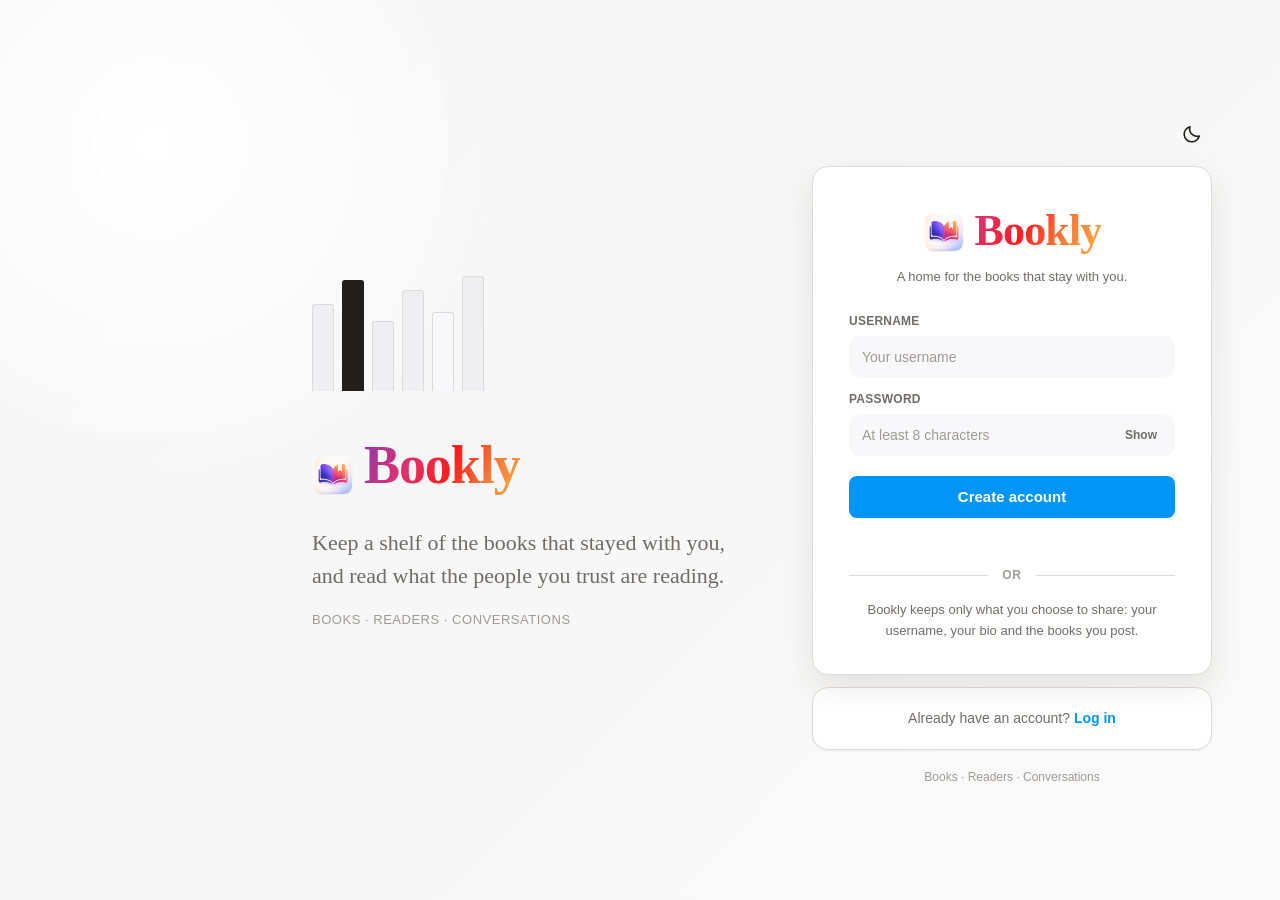
==== frontend/index.html @ fe9ab0d0 "fix: Frontend and backend communication problem fixed" ====
<!doctype html>
<html lang="en">
<head>
    <meta charset="utf-8">
    <meta name="viewport" content="width=device-width, initial-scale=1, viewport-fit=cover">
    <meta name="description" content="Create your Bookly account.">
    <title>Create account | Bookly</title>
    <link rel="stylesheet" href="assets/css/main.css">
    <link rel="stylesheet" href="assets/css/auth.css">
</head>
<body data-page="register" data-shell="off">
<main class="auth">
    <section class="auth-visual" aria-hidden="true">
        <div class="auth-quote">
            <div class="auth-spines">
                <span class="auth-spine"></span>
                <span class="auth-spine"></span>
                <span class="auth-spine"></span>
                <span class="auth-spine"></span>
                <span class="auth-spine"></span>
                <span class="auth-spine"></span>
            </div>
            <span class="auth-brand-lockup">
                <img src="assets/images/bookly-icon.png" alt="Bookly">
                <span class="brand">Bookly</span>
            </span>
            <p>Keep a shelf of the books that stayed with you, and read what the people you trust are reading.</p>
            <p class="auth-quote-meta">Books · Readers · Conversations</p>
        </div>
    </section>

    <div class="auth-main">
        <div class="auth-topbar">
            <button class="icon-btn" type="button" data-theme-toggle aria-label="Switch theme">
                <svg viewBox="0 0 24 24" fill="none" stroke="currentColor" stroke-width="1.7" stroke-linecap="round" stroke-linejoin="round" aria-hidden="true">
                    <path d="M20 14.2A8.2 8.2 0 0 1 9.8 4a8.4 8.4 0 1 0 10.2 10.2z"></path>
                </svg>
            </button>
        </div>

        <section class="auth-card">
            <div class="auth-brand">
                <h1 class="brand auth-brand-lockup">
                    <img src="assets/images/bookly-icon.png" alt="">
                    <span>Bookly</span>
                </h1>
                <p>A home for the books that stay with you.</p>
            </div>

            <form class="auth-form" id="register-form" novalidate>
                <div class="field">
                    <label for="username">Username</label>
                    <input class="input" id="username" type="text" minlength="3" maxlength="50" autocomplete="username" placeholder="Your username" required>
                </div>

                <div class="field">
                    <label for="password">Password</label>
                    <div class="password-field">
                        <input class="input" id="password" type="password" minlength="8" maxlength="50" autocomplete="new-password" placeholder="At least 8 characters" required>
                        <button class="password-toggle" type="button" data-password-toggle="password">Show</button>
                    </div>
                </div>

                <button class="btn btn-primary btn-lg btn-block auth-submit" type="submit">Create account</button>
                <p class="form-message" id="register-message" role="status" aria-live="polite"></p>
            </form>

            <div class="auth-divider"><span>or</span></div>
            <p class="auth-note">Bookly keeps only what you choose to share: your username, your bio and the books you post.</p>
        </section>

        <section class="auth-switch">
            Already have an account?
            <a href="login.html">Log in</a>
        </section>
        <p class="auth-foot">Books · Readers · Conversations</p>
    </div>
</main>

<script src="assets/js/config.js"></script>
<script src="assets/js/api.js"></script>
<script src="assets/js/theme.js"></script>
<script src="assets/js/auth.js"></script>
</body>
</html>
---- frontend/assets/css/main.css ----
/* ==========================================================================
   Bookly — main.css
   Design tokens, resets, app shell (sidebar / topbar / tabbar) and primitives.
   Palette is strictly black / white / gray.
   ========================================================================== */

/* --------------------------------------------------------------------------
   1. Tokens
   -------------------------------------------------------------------------- */

:root {
    color-scheme: light;

    --bg: #f3f1ee;
    --bg-muted: #ece9e5;
    --surface: #fffdfa;
    --surface-2: #f7f4f0;
    --surface-3: #ebe7e1;

    --border: #ded9d2;
    --border-strong: #c9c1b8;

    --text: #211f1d;
    --text-2: #716c66;
    --text-3: #a09a92;
    --text-inverse: #ffffff;

    --solid: #292624;
    --solid-hover: #45403c;
    --solid-text: #ffffff;
    --accent: #0095F6;
    --accent-soft: #E8F3FF;
    --like: #FF3040;

    --overlay: rgba(10, 10, 10, 0.55);
    --skeleton-a: #efefef;
    --skeleton-b: #e2e2e2;

    --shadow-sm: 0 1px 2px rgba(0, 0, 0, 0.06);
    --shadow-md: 0 4px 16px rgba(0, 0, 0, 0.08);
    --shadow-lg: 0 16px 48px rgba(0, 0, 0, 0.16);

    --radius-sm: 6px;
    --radius-md: 10px;
    --radius-lg: 16px;
    --radius-pill: 999px;

    --sidebar-w: 72px;
    --sidebar-w-xl: 244px;
    --topbar-h: 54px;
    --tabbar-h: 52px;
    --feed-w: 630px;
    --aside-w: 320px;

    --font: -apple-system, BlinkMacSystemFont, "Segoe UI", Roboto, Helvetica,
        Arial, "Apple Color Emoji", "Segoe UI Emoji", sans-serif;
    --font-brand: Georgia, "Iowan Old Style", "Times New Roman", serif;

    --ease: cubic-bezier(0.22, 0.61, 0.36, 1);
    --dur: 180ms;
}

[data-theme="dark"] {
    color-scheme: dark;

    --bg: #111827;
    --bg-muted: #0f172a;
    --surface: #1b2433;
    --surface-2: #263246;
    --surface-3: #334155;

    --border: #39465a;
    --border-strong: #53647d;

    --text: #eef2ff;
    --text-2: #aab7cc;
    --text-3: #7f8da3;
    --text-inverse: #101827;

    --solid: #eee9e2;
    --solid-hover: #ffffff;
    --solid-text: #171614;
    --accent: #0095F6;
    --accent-soft: #182A38;
    --like: #FF3040;

    --overlay: rgba(0, 0, 0, 0.72);
    --skeleton-a: #1a1a1a;
    --skeleton-b: #242424;

    --shadow-sm: 0 1px 2px rgba(0, 0, 0, 0.6);
    --shadow-md: 0 4px 16px rgba(0, 0, 0, 0.7);
    --shadow-lg: 0 16px 48px rgba(0, 0, 0, 0.8);
}

/* --------------------------------------------------------------------------
   2. Reset
   -------------------------------------------------------------------------- */

*,
*::before,
*::after {
    box-sizing: border-box;
}

html {
    -webkit-text-size-adjust: 100%;
}

body {
    margin: 0;
    background: var(--bg);
    color: var(--text);
    font-family: var(--font);
    font-size: 14px;
    line-height: 1.5;
    -webkit-font-smoothing: antialiased;
    -moz-osx-font-smoothing: grayscale;
}

h1,
h2,
h3,
h4,
p,
figure {
    margin: 0;
}

img,
svg {
    display: block;
    max-width: 100%;
}

button,
input,
select,
textarea {
    font: inherit;
    color: inherit;
}

button {
    background: none;
    border: 0;
    padding: 0;
    cursor: pointer;
}

a {
    color: inherit;
    text-decoration: none;
}

ul {
    margin: 0;
    padding: 0;
    list-style: none;
}

:focus-visible {
    outline: 2px solid var(--text);
    outline-offset: 2px;
    border-radius: var(--radius-sm);
}

::selection {
    background: var(--text);
    color: var(--text-inverse);
}

* {
    scrollbar-width: thin;
    scrollbar-color: var(--border-strong) transparent;
}

*::-webkit-scrollbar {
    width: 8px;
    height: 8px;
}

*::-webkit-scrollbar-thumb {
    background: var(--border-strong);
    border-radius: var(--radius-pill);
}

*::-webkit-scrollbar-track {
    background: transparent;
}

/* --------------------------------------------------------------------------
   3. Typography helpers
   -------------------------------------------------------------------------- */

.brand {
    font-family: var(--font-brand);
    font-size: 24px;
    letter-spacing: -0.02em;
    font-weight: 600;
}

.title-lg {
    font-size: 20px;
    font-weight: 600;
    letter-spacing: -0.01em;
}

.title-md {
    font-size: 16px;
    font-weight: 600;
}

.meta {
    color: var(--text-2);
    font-size: 12px;
}

.muted {
    color: var(--text-2);
}

.truncate {
    overflow: hidden;
    text-overflow: ellipsis;
    white-space: nowrap;
}

.visually-hidden {
    position: absolute;
    width: 1px;
    height: 1px;
    margin: -1px;
    padding: 0;
    overflow: hidden;
    clip: rect(0 0 0 0);
    white-space: nowrap;
    border: 0;
}

/* --------------------------------------------------------------------------
   4. Buttons
   -------------------------------------------------------------------------- */

.btn {
    display: inline-flex;
    align-items: center;
    justify-content: center;
    gap: 8px;
    height: 34px;
    padding: 0 16px;
    border-radius: var(--radius-md);
    border: 1px solid transparent;
    font-size: 14px;
    font-weight: 600;
    white-space: nowrap;
    transition: background var(--dur) var(--ease), color var(--dur) var(--ease),
        border-color var(--dur) var(--ease), transform var(--dur) var(--ease),
        opacity var(--dur) var(--ease);
}

.btn:active {
    transform: scale(0.97);
}

.btn[disabled] {
    opacity: 0.5;
    pointer-events: none;
}

.btn-primary {
    background: var(--accent);
    color: var(--solid-text);
}

.btn-primary:hover {
    background: #3f4aa3;
}

.btn-secondary {
    background: var(--surface-2);
    color: var(--text);
}

.btn-secondary:hover {
    background: var(--surface-3);
}

.btn-outline {
    background: transparent;
    border-color: var(--border);
    color: var(--text);
}

.btn-outline:hover {
    background: var(--surface-2);
    border-color: var(--border-strong);
}

.btn-danger {
    background: transparent;
    border-color: var(--border);
    color: var(--text);
}

.btn-danger:hover {
    background: var(--surface-2);
    border-color: var(--text);
}

.btn-ghost {
    background: transparent;
    color: var(--text-2);
    height: 32px;
    padding: 0 10px;
}

.btn-ghost:hover {
    color: var(--text);
    background: var(--surface-2);
}

.btn-block {
    width: 100%;
}

.btn-lg {
    height: 42px;
    padding: 0 22px;
    font-size: 15px;
}

.btn-sm {
    height: 30px;
    padding: 0 12px;
    font-size: 13px;
}

.btn-icon {
    width: 34px;
    padding: 0;
    flex: none;
}

.btn svg {
    width: 16px;
    height: 16px;
    flex: none;
}

.link {
    color: var(--accent);
    font-weight: 600;
}

.link:hover {
    color: var(--text-2);
}

.icon-btn {
    display: inline-flex;
    align-items: center;
    justify-content: center;
    width: 40px;
    height: 40px;
    border-radius: var(--radius-pill);
    color: var(--text);
    transition: background var(--dur) var(--ease),
        transform var(--dur) var(--ease);
}

.icon-btn:hover {
    background: var(--surface-2);
}

.icon-btn:active {
    transform: scale(0.92);
}

.icon-btn svg {
    width: 22px;
    height: 22px;
}

/* --------------------------------------------------------------------------
   5. Forms
   -------------------------------------------------------------------------- */

.field {
    display: flex;
    flex-direction: column;
    gap: 6px;
    margin-bottom: 14px;
}

.field > label {
    font-size: 12px;
    font-weight: 600;
    letter-spacing: 0.02em;
    text-transform: uppercase;
    color: var(--text-2);
}

.input,
.textarea,
.select {
    width: 100%;
    background: var(--surface-2);
    border: 1px solid transparent;
    border-radius: var(--radius-md);
    padding: 10px 12px;
    font-size: 14px;
    color: var(--text);
    transition: border-color var(--dur) var(--ease),
        background var(--dur) var(--ease);
}

.input::placeholder,
.textarea::placeholder {
    color: var(--text-3);
}

.input:focus,
.textarea:focus,
.select:focus {
    outline: none;
    border-color: var(--border-strong);
    background: var(--surface);
}

.textarea {
    min-height: 110px;
    resize: vertical;
    line-height: 1.6;
}

.select {
    appearance: none;
    background-image: linear-gradient(45deg, transparent 50%, var(--text-2) 50%),
        linear-gradient(135deg, var(--text-2) 50%, transparent 50%);
    background-position: calc(100% - 18px) 50%, calc(100% - 13px) 50%;
    background-size: 5px 5px, 5px 5px;
    background-repeat: no-repeat;
    padding-right: 36px;
}

.field-hint {
    font-size: 12px;
    color: var(--text-3);
}

.switch-row {
    display: flex;
    align-items: center;
    justify-content: space-between;
    gap: 16px;
    padding: 14px 0;
    border-top: 1px solid var(--border);
}

.switch-row-text strong {
    display: block;
    font-size: 14px;
}

.switch {
    position: relative;
    display: inline-block;
    width: 42px;
    height: 24px;
    flex: none;
}

.switch input {
    position: absolute;
    opacity: 0;
    width: 100%;
    height: 100%;
    margin: 0;
    cursor: pointer;
    z-index: 1;
}

.switch-track {
    position: absolute;
    inset: 0;
    border-radius: var(--radius-pill);
    background: var(--surface-3);
    border: 1px solid var(--border);
    transition: background var(--dur) var(--ease),
        border-color var(--dur) var(--ease);
}

.switch-track::after {
    content: "";
    position: absolute;
    top: 50%;
    left: 3px;
    width: 16px;
    height: 16px;
    transform: translateY(-50%);
    border-radius: 50%;
    background: var(--text-2);
    transition: transform var(--dur) var(--ease),
        background var(--dur) var(--ease);
}

.switch input:checked + .switch-track {
    background: var(--solid);
    border-color: var(--solid);
}

.switch input:checked + .switch-track::after {
    transform: translate(18px, -50%);
    background: var(--solid-text);
}

.form-message {
    min-height: 18px;
    font-size: 13px;
    color: var(--text-2);
    margin-top: 10px;
}

.form-message.is-error {
    color: var(--text);
    font-weight: 600;
}

.form-message.is-success {
    color: var(--text-2);
    font-weight: 600;
}

/* --------------------------------------------------------------------------
   6. Avatars
   -------------------------------------------------------------------------- */

.avatar {
    display: inline-flex;
    align-items: center;
    justify-content: center;
    width: 32px;
    height: 32px;
    flex: none;
    border-radius: 50%;
    background: var(--surface-3);
    color: var(--text);
    font-weight: 600;
    font-size: 13px;
    text-transform: uppercase;
    user-select: none;
    overflow: hidden;
    border: 1px solid var(--border);
}

.avatar img {
    width: 100%;
    height: 100%;
    object-fit: cover;
}

.avatar-sm {
    width: 26px;
    height: 26px;
    font-size: 11px;
}

.avatar-md {
    width: 44px;
    height: 44px;
    font-size: 16px;
}

.avatar-lg {
    width: 77px;
    height: 77px;
    font-size: 28px;
}

.avatar-xl {
    width: 96px;
    height: 96px;
    font-size: 34px;
}

/* --------------------------------------------------------------------------
   7. App shell
   -------------------------------------------------------------------------- */

.app {
    min-height: 100vh;
    padding-bottom: calc(var(--tabbar-h) + env(safe-area-inset-bottom, 0px));
}

.sidebar {
    display: none;
    position: fixed;
    top: 0;
    left: 0;
    bottom: 0;
    width: var(--sidebar-w);
    padding: 8px 12px 20px;
    border-right: 1px solid var(--border);
    background: var(--bg);
    z-index: 40;
    flex-direction: column;
    transition: width var(--dur) var(--ease);
}

.sidebar-brand {
    display: flex;
    align-items: center;
    gap: 12px;
    height: 72px;
    padding: 0 12px;
    margin-bottom: 8px;
}

.brand-mark {
    display: inline-flex;
    align-items: center;
    justify-content: center;
    width: 26px;
    height: 26px;
    flex: none;
    color: var(--text);
}

.brand-mark svg {
    width: 26px;
    height: 26px;
}

.bookly-brand-icon { width: 30px; height: 30px; object-fit: contain; }
.topbar-brand { display: inline-flex; align-items: center; gap: 8px; }
.topbar-brand .bookly-brand-icon { width: 28px; height: 28px; }

.sidebar-brand .brand-text {
    display: none;
}

.sidebar-nav {
    display: flex;
    flex-direction: column;
    gap: 4px;
    flex: 1;
}

.sidebar-foot {
    display: flex;
    flex-direction: column;
    gap: 4px;
    padding-top: 8px;
}

.nav-link {
    display: flex;
    align-items: center;
    gap: 16px;
    height: 48px;
    padding: 0 12px;
    border-radius: var(--radius-lg);
    color: var(--text);
    transition: background var(--dur) var(--ease),
        transform var(--dur) var(--ease);
}

.nav-link:hover {
    background: var(--surface-2);
}

.nav-link:active {
    transform: scale(0.98);
}

.nav-link svg {
    width: 24px;
    height: 24px;
    flex: none;
}

.nav-link span {
    display: none;
    font-size: 15px;
}

.nav-link.is-active {
    font-weight: 700;
    color: var(--accent);
    background: var(--accent-soft);
}

.nav-link.is-active svg {
    stroke-width: 2.4;
}

.nav-link .avatar {
    width: 24px;
    height: 24px;
    font-size: 11px;
}

.nav-link.is-active .avatar {
    border-color: var(--text);
    border-width: 2px;
}

.topbar {
    position: sticky;
    top: 0;
    z-index: 35;
    display: flex;
    align-items: center;
    justify-content: space-between;
    gap: 12px;
    height: var(--topbar-h);
    padding: 0 8px 0 16px;
    background: var(--bg);
    border-bottom: 1px solid var(--border);
}

.topbar .brand {
    font-size: 22px;
}

.topbar-actions {
    display: flex;
    align-items: center;
    gap: 2px;
}

.topbar-title {
    display: inline-flex;
    align-items: center;
    gap: 10px;
    font-weight: 600;
    font-size: 16px;
    min-width: 0;
}

.tabbar {
    position: fixed;
    left: 0;
    right: 0;
    bottom: 0;
    z-index: 40;
    display: flex;
    align-items: center;
    justify-content: space-around;
    height: calc(var(--tabbar-h) + env(safe-area-inset-bottom, 0px));
    padding-bottom: env(safe-area-inset-bottom, 0px);
    background: var(--bg);
    border-top: 1px solid var(--border);
}

.tabbar a {
    display: inline-flex;
    align-items: center;
    justify-content: center;
    width: 48px;
    height: 100%;
    color: var(--text);
    transition: transform var(--dur) var(--ease);
}

.tabbar a:active {
    transform: scale(0.9);
}

.tabbar svg {
    width: 24px;
    height: 24px;
}

.tabbar a.is-active {
    color: var(--accent);
    background: var(--accent-soft);
    border-radius: var(--radius-md);
}

.tabbar a.is-active svg {
    stroke-width: 2.6
}

.tabbar .avatar {
    width: 24px;
    height: 24px;
    font-size: 11px;
}

.tabbar a.is-active .avatar {
    border-color: var(--text);
    border-width: 2px;
}

.shell {
    width: 100%;
    margin: 0 auto;
    padding: 0 0 40px;
}

.container {
    width: 100%;
    max-width: var(--feed-w);
    margin: 0 auto;
    padding: 0 0 24px;
}

.container-wide {
    max-width: 935px;
    padding: 0 16px 24px;
}

.container-narrow {
    max-width: 620px;
    padding: 0 16px 24px;
}

/* --------------------------------------------------------------------------
   8. Search panel
   -------------------------------------------------------------------------- */

.search-panel {
    position: fixed;
    inset: 0;
    z-index: 60;
    display: none;
}

.search-panel.is-open {
    display: block;
}

.search-backdrop {
    position: absolute;
    inset: 0;
    background: var(--overlay);
    animation: fade-in var(--dur) var(--ease);
}

.search-sheet {
    position: absolute;
    top: 0;
    left: 0;
    width: min(420px, 100%);
    height: 100%;
    background: var(--bg);
    border-right: 1px solid var(--border);
    box-shadow: var(--shadow-lg);
    display: flex;
    flex-direction: column;
    animation: slide-in-left 220ms var(--ease);
}

.search-head {
    padding: 20px 16px 14px;
    border-bottom: 1px solid var(--border);
}

.search-head-row {
    display: flex;
    align-items: center;
    justify-content: space-between;
    margin-bottom: 16px;
}

.search-input-wrap {
    position: relative;
}

.search-input-wrap > svg {
    position: absolute;
    left: 12px;
    top: 50%;
    transform: translateY(-50%);
    width: 16px;
    height: 16px;
    color: var(--text-3);
    pointer-events: none;
}

.search-input-wrap .input {
    padding-left: 36px;
}

.search-results {
    flex: 1;
    overflow-y: auto;
    padding: 8px 0 24px;
}

.search-hint {
    padding: 28px 20px;
    color: var(--text-3);
    font-size: 14px;
    text-align: center;
}

/* --------------------------------------------------------------------------
   9. User rows
   -------------------------------------------------------------------------- */

.user-row {
    display: flex;
    align-items: center;
    gap: 12px;
    padding: 8px 16px;
    transition: background var(--dur) var(--ease);
}

.user-row:hover {
    background: var(--surface-2);
}

.user-row-body {
    min-width: 0;
    flex: 1;
}

.user-row-name {
    font-weight: 600;
    font-size: 14px;
}

.user-row-meta {
    color: var(--text-2);
    font-size: 12px;
}

/* --------------------------------------------------------------------------
   10. Modal
   -------------------------------------------------------------------------- */

.modal {
    position: fixed;
    inset: 0;
    z-index: 70;
    display: none;
    align-items: center;
    justify-content: center;
    padding: 20px;
}

.modal.is-open {
    display: flex;
}

.modal-backdrop {
    position: absolute;
    inset: 0;
    background: var(--overlay);
    animation: fade-in var(--dur) var(--ease);
}

.modal-card {
    position: relative;
    width: min(400px, 100%);
    max-height: 82vh;
    overflow: hidden;
    display: flex;
    flex-direction: column;
    background: var(--surface);
    border: 1px solid var(--border);
    border-radius: var(--radius-lg);
    box-shadow: var(--shadow-lg);
    animation: pop-in 200ms var(--ease);
}

.modal-head {
    padding: 22px 20px 16px;
    text-align: center;
}

.modal-head p {
    color: var(--text-2);
    margin-top: 6px;
    font-size: 14px;
}

.modal-body {
    overflow-y: auto;
    padding: 4px 0 8px;
}

.modal-actions {
    display: flex;
    flex-direction: column;
}

.modal-action {
    padding: 14px 16px;
    font-size: 14px;
    font-weight: 600;
    text-align: center;
    border-top: 1px solid var(--border);
    transition: background var(--dur) var(--ease);
}

.modal-action:hover {
    background: var(--surface-2);
}

.modal-action.is-strong {
    font-weight: 700;
}

.modal-list-head {
    display: flex;
    align-items: center;
    justify-content: space-between;
    padding: 14px 16px;
    border-bottom: 1px solid var(--border);
}

/* --------------------------------------------------------------------------
   11. Toast
   -------------------------------------------------------------------------- */

.toast-stack {
    position: fixed;
    left: 50%;
    bottom: calc(var(--tabbar-h) + 20px);
    transform: translateX(-50%);
    z-index: 90;
    display: flex;
    flex-direction: column;
    gap: 8px;
    align-items: center;
    pointer-events: none;
    width: min(420px, calc(100% - 32px));
}

.toast {
    background: var(--solid);
    color: var(--solid-text);
    padding: 11px 16px;
    border-radius: var(--radius-md);
    font-size: 13px;
    box-shadow: var(--shadow-md);
    animation: toast-in 220ms var(--ease);
    max-width: 100%;
    text-align: center;
}

.toast.is-out {
    animation: toast-out 200ms var(--ease) forwards;
}

/* --------------------------------------------------------------------------
   12. States
   -------------------------------------------------------------------------- */

.skeleton {
    background: linear-gradient(
        90deg,
        var(--skeleton-a) 25%,
        var(--skeleton-b) 37%,
        var(--skeleton-a) 63%
    );
    background-size: 400% 100%;
    animation: shimmer 1.3s ease infinite;
    border-radius: var(--radius-sm);
}

.spinner {
    width: 22px;
    height: 22px;
    border-radius: 50%;
    border: 2px solid var(--border);
    border-top-color: var(--text);
    animation: spin 700ms linear infinite;
    margin: 32px auto;
}

.state {
    text-align: center;
    padding: 56px 24px;
    display: flex;
    flex-direction: column;
    align-items: center;
    gap: 10px;
}

.state svg {
    width: 44px;
    height: 44px;
    color: var(--text-3);
    margin-bottom: 4px;
}

.state h2 {
    font-size: 20px;
    font-weight: 600;
}

.state p {
    color: var(--text-2);
    max-width: 340px;
}

.state .btn {
    margin-top: 10px;
}

/* --------------------------------------------------------------------------
   13. Animations
   -------------------------------------------------------------------------- */

@keyframes fade-in {
    from {
        opacity: 0;
    }
    to {
        opacity: 1;
    }
}

@keyframes pop-in {
    from {
        opacity: 0;
        transform: scale(0.96);
    }
    to {
        opacity: 1;
        transform: scale(1);
    }
}

@keyframes slide-in-left {
    from {
        transform: translateX(-24px);
        opacity: 0;
    }
    to {
        transform: translateX(0);
        opacity: 1;
    }
}

@keyframes toast-in {
    from {
        opacity: 0;
        transform: translateY(12px);
    }
    to {
        opacity: 1;
        transform: translateY(0);
    }
}

@keyframes toast-out {
    to {
        opacity: 0;
        transform: translateY(8px);
    }
}

@keyframes shimmer {
    from {
        background-position: 100% 50%;
    }
    to {
        background-position: 0 50%;
    }
}

@keyframes spin {
    to {
        transform: rotate(360deg);
    }
}

@keyframes rise {
    from {
        opacity: 0;
        transform: translateY(10px);
    }
    to {
        opacity: 1;
        transform: translateY(0);
    }
}

@keyframes heart-pop {
    0% {
        transform: scale(1);
    }
    35% {
        transform: scale(1.25);
    }
    70% {
        transform: scale(0.92);
    }
    100% {
        transform: scale(1);
    }
}

@keyframes burst {
    0% {
        opacity: 0;
        transform: translate(-50%, -50%) scale(0.4);
    }
    20% {
        opacity: 1;
        transform: translate(-50%, -50%) scale(1.15);
    }
    45% {
        transform: translate(-50%, -50%) scale(0.95);
    }
    65% {
        opacity: 1;
        transform: translate(-50%, -50%) scale(1);
    }
    100% {
        opacity: 0;
        transform: translate(-50%, -50%) scale(1.05);
    }
}

@media (prefers-reduced-motion: reduce) {
    *,
    *::before,
    *::after {
        animation-duration: 0.01ms !important;
        animation-iteration-count: 1 !important;
        transition-duration: 0.01ms !important;
    }
}

/* --------------------------------------------------------------------------
   14. Responsive shell
   -------------------------------------------------------------------------- */

@media (min-width: 768px) {
    .app {
        padding-left: var(--sidebar-w);
        padding-bottom: 0;
    }

    .sidebar {
        display: flex;
    }

    .topbar,
    .tabbar {
        display: none;
    }

    .shell {
        padding-top: 28px;
    }

    .toast-stack {
        bottom: 28px;
        left: calc(50% + (var(--sidebar-w) / 2));
    }

    .search-sheet {
        left: var(--sidebar-w);
        border-radius: 0 var(--radius-lg) var(--radius-lg) 0;
    }
}

@media (min-width: 1264px) {
    .app {
        padding-left: var(--sidebar-w-xl);
    }

    .sidebar {
        width: var(--sidebar-w-xl);
        padding: 8px 12px 20px 16px;
    }

    .sidebar-brand .brand-text {
        display: block;
    }

    .nav-link span {
        display: block;
    }

    .toast-stack {
        left: calc(50% + (var(--sidebar-w-xl) / 2));
    }

    .search-sheet {
        left: var(--sidebar-w-xl);
    }
}

@media (max-width: 767px) {
    .hide-mobile {
        display: none !important;
    }
}

@media (min-width: 768px) {
    .hide-desktop {
        display: none !important;
    }
}

/* Production polish overrides */
:root { --bg: #FAFAFA --bg-muted: #F4F4F4 --surface: #FFFFFF --surface-2: #F8F8FA --surface-3: #EFEFF2 --border: #DBDBDB --border-strong: #BDBDBD --accent: #0095F6; --accent-soft: #E8F3FF; --like: #FF3040 --shadow-sm: 0 3px 12px rgba(65,49,34,.07); --shadow-md: 0 12px 30px rgba(65,49,34,.11); }
[data-theme="dark"] { --bg: #000000 --bg-muted: #121212 --surface: #121212 --surface-2: #1C1C1C --surface-3: #262626 --border: #2B2B2B --border-strong: #464646 --text: #f2eee8; --text-2: #b5aea5; --text-3: #817b74; --accent: #0095F6; --accent-soft: #182A38; --like: #FF3040 --shadow-sm: 0 4px 14px rgba(0,0,0,.24); --shadow-md: 0 14px 34px rgba(0,0,0,.32); }
body { background: radial-gradient(circle at 50% -20%, var(--surface-2), var(--bg) 46%); }
.btn-primary, .auth-submit { background: var(--accent); color: #fff; box-shadow: var(--shadow-sm); }
.btn-primary:hover, .auth-submit:hover { background: color-mix(in srgb, var(--accent) 82%, #202033); box-shadow: var(--shadow-md); }
.nav-link.is-active, .tabbar a.is-active { color: var(--accent); background: var(--accent-soft); }
.link, .auth-switch a, .profile-tab.is-active { color: var(--accent); }
.icon-btn:hover, .post-more:hover, .btn-outline:hover, .btn-ghost:hover, .password-toggle:hover { color: var(--accent); background: var(--accent-soft); }
.input:focus, .textarea:focus, .select:focus { border-color: var(--accent); box-shadow: 0 0 0 3px color-mix(in srgb, var(--accent) 18%, transparent); }
.avatar { background: linear-gradient(145deg, var(--surface-3), var(--surface-2)); }


/* Instagram-inspired Bookly branding accents */
:root { --brand-gradient: linear-gradient(115deg, #833AB4 0%, #E1306C 32%, #FD1D1D 55%, #F77737 76%, #FCAF45 100%); }
.brand { background: var(--brand-gradient); -webkit-background-clip: text; background-clip: text; color: transparent; }
.sidebar-brand:hover .brand { filter: saturate(1.15); }
.avatar-ring { background: var(--brand-gradient); }
.post-action.is-liked svg, .comment-like.is-liked svg { color: #FF3040; fill: #FF3040; }


/* Final Instagram palette tokens */
:root { --bg: #FAFAFA; --bg-muted: #F4F4F4; --surface: #FFFFFF; --surface-2: #F8F8FA; --surface-3: #EFEFF2; --border: #DBDBDB; --border-strong: #BDBDBD; --accent: #0095F6; --accent-soft: #E8F3FF; --like: #FF3040; }
[data-theme="dark"] { --bg: #000000; --bg-muted: #121212; --surface: #121212; --surface-2: #1C1C1C; --surface-3: #262626; --border: #2B2B2B; --border-strong: #464646; --accent: #0095F6; --accent-soft: #182A38; --like: #FF3040; }


.session-list { display: flex; flex-direction: column; }
.session-row { display: flex; align-items: center; justify-content: space-between; gap: 14px; padding: 14px 16px; border-top: 1px solid var(--border); }
.session-row-copy { display: flex; min-width: 0; flex-direction: column; gap: 3px; }
.session-row-copy strong { font-size: 14px; }
.session-row-copy span, .session-empty { color: var(--text-2); font-size: 12px; }
.session-row .btn { flex: none; }
.session-logout-others { color: var(--accent); }
---- frontend/assets/css/auth.css ----
/* ==========================================================================
   Bookly — auth.css
   Login and registration screens. Depends on tokens declared in main.css.
   ========================================================================== */

.auth {
    min-height: 100vh;
    display: grid;
    grid-template-columns: minmax(0, 1fr);
    align-items: center;
    justify-items: center;
    padding: 32px 20px 48px;
    background:
        radial-gradient(circle at 12% 16%, var(--surface) 0, transparent 30%),
        linear-gradient(135deg, var(--bg-muted), var(--bg));
}

.auth-visual {
    display: none;
}

.auth-main {
    width: 100%;
    max-width: 380px;
    display: flex;
    flex-direction: column;
    gap: 12px;
}

.auth-topbar {
    display: flex;
    align-items: center;
    justify-content: flex-end;
    width: 100%;
    max-width: 380px;
    margin: 0 auto;
}

.auth-card {
    border: 1px solid var(--border);
    border-radius: var(--radius-lg);
    background: var(--surface);
    padding: 40px 36px 32px;
    box-shadow: var(--shadow-md);
    animation: rise 320ms var(--ease) both;
    box-shadow: 0 18px 42px rgba(58, 48, 42, 0.12);
}

.auth-brand {
    text-align: center;
    margin-bottom: 26px;
}

.auth-brand-lockup { display: inline-flex; align-items: center; justify-content: center; gap: 10px; }
.auth-brand-lockup img { width: 42px; height: 42px; object-fit: contain; }

.auth-brand .brand {
    font-family: var(--font-brand);
    font-size: 44px;
    font-weight: 700;
    line-height: 1.1;
}

.auth-brand p {
    color: var(--text-2);
    font-size: 13px;
    margin-top: 8px;
}

.auth-form .field {
    margin-bottom: 12px;
}

.auth-form .input {
    height: 42px;
}

.auth-submit {
    margin-top: 8px;
    background: var(--accent);
    border-radius: 8px;
}

.auth-divider {
    display: flex;
    align-items: center;
    gap: 14px;
    margin: 20px 0 16px;
    color: var(--text-3);
    font-size: 12px;
    font-weight: 600;
    letter-spacing: 0.06em;
    text-transform: uppercase;
}

.auth-divider::before,
.auth-divider::after {
    content: "";
    flex: 1;
    height: 1px;
    background: var(--border);
}

.auth-note {
    text-align: center;
    color: var(--text-2);
    font-size: 13px;
    line-height: 1.6;
}

.auth-switch {
    border: 1px solid var(--border);
    border-radius: var(--radius-lg);
    background: var(--surface);
    padding: 20px;
    text-align: center;
    font-size: 14px;
    color: var(--text-2);
    box-shadow: var(--shadow-sm);
}

.auth-switch a {
    font-weight: 700;
    color: var(--accent);
}

.auth-switch a:hover {
    color: var(--text);
}

.auth-foot {
    text-align: center;
    color: var(--text-3);
    font-size: 12px;
    margin-top: 6px;
}

.password-field {
    position: relative;
}

.password-toggle {
    position: absolute;
    right: 10px;
    top: 50%;
    transform: translateY(-50%);
    font-size: 12px;
    font-weight: 600;
    color: var(--text-2);
    padding: 6px 8px;
    border-radius: var(--radius-sm);
}

.password-toggle:hover {
    color: var(--accent);
    background: var(--surface-2);
}

.auth-quote {
    max-width: 420px;
}

.auth-quote .brand {
    font-size: 54px;
    margin-bottom: 20px;
}

.auth-quote p {
    font-family: var(--font-brand);
    font-size: 22px;
    line-height: 1.5;
    color: var(--text-2);
}

.auth-quote .auth-quote-meta {
    font-family: var(--font);
    font-size: 13px;
    color: var(--text-3);
    margin-top: 18px;
    letter-spacing: 0.04em;
    text-transform: uppercase;
}

.auth-spines {
    display: flex;
    align-items: flex-end;
    gap: 8px;
    height: 120px;
    margin-bottom: 34px;
}

.auth-spine {
    width: 22px;
    border-radius: 3px 3px 0 0;
    background: var(--surface-3);
    border: 1px solid var(--border);
    border-bottom: 0;
    animation: rise 520ms var(--ease) both;
}

.auth-spine:nth-child(1) {
    height: 72%;
    animation-delay: 40ms;
}

.auth-spine:nth-child(2) {
    height: 92%;
    background: var(--text);
    border-color: var(--text);
    animation-delay: 90ms;
}

.auth-topbar .icon-btn:hover {
    color: var(--accent);
    background: var(--accent-soft);
}

.auth-card .input:focus {
    border-color: var(--accent);
    box-shadow: 0 0 0 3px color-mix(in srgb, var(--accent) 16%, transparent);
}

.auth-spine:nth-child(3) {
    height: 58%;
    animation-delay: 140ms;
}

.auth-spine:nth-child(4) {
    height: 84%;
    animation-delay: 190ms;
}

.auth-spine:nth-child(5) {
    height: 66%;
    background: var(--surface-2);
    animation-delay: 240ms;
}

.auth-spine:nth-child(6) {
    height: 96%;
    animation-delay: 290ms;
}

@media (min-width: 900px) {
    .auth {
        grid-template-columns: minmax(0, 1fr) 420px;
        gap: 56px;
        padding: 40px 48px;
        justify-items: stretch;
        align-items: center;
    }

    .auth-visual {
        display: flex;
        align-items: center;
        justify-content: flex-end;
        padding-right: 24px;
    }

    .auth-main {
        max-width: 400px;
        justify-self: start;
    }

    .auth-topbar {
        max-width: 400px;
    }
}

@media (max-width: 480px) {
    .auth {
        padding: 18px 12px 32px;
    }

    .auth-card {
        padding: 32px 22px 26px;
    }

    .auth-brand .brand {
        font-size: 40px;
    }
}

.auth-card { border-color: var(--border); background: var(--surface); box-shadow: var(--shadow-md); }
.auth-switch { border-color: var(--border); background: var(--surface); box-shadow: var(--shadow-sm); }


.auth-logo .auth-brand-lockup { display: inline-flex; align-items: center; justify-content: center; gap: 10px; }
.auth-logo .auth-brand-lockup img { width: 42px; height: 42px; object-fit: contain; }
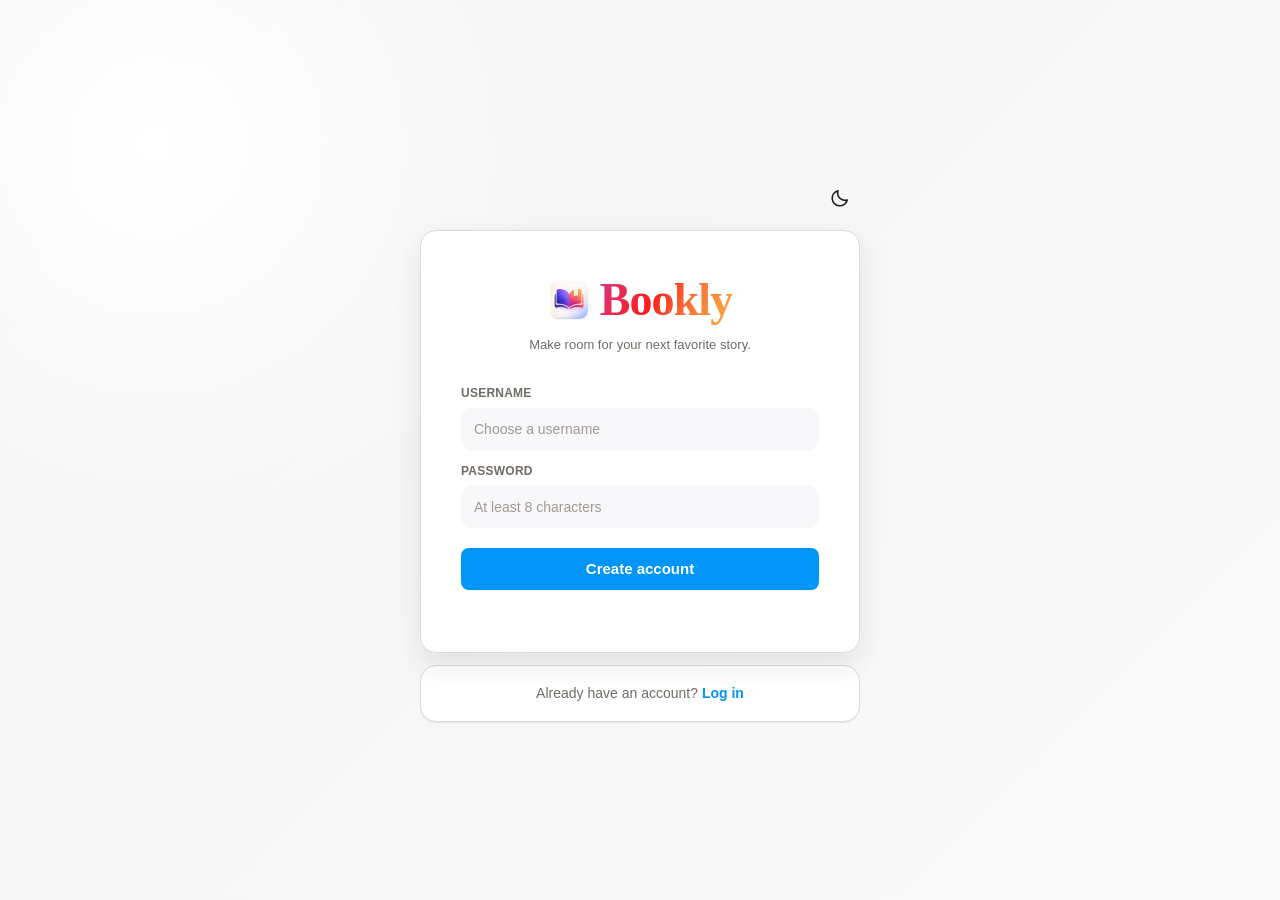
==== commit 75aebf1a: "login page design enhanced" ====
--- a/frontend/index.html
+++ b/frontend/index.html
@@ -1,85 +1,49 @@
 <!doctype html>
 <html lang="en">
 <head>
-    <meta charset="utf-8">
-    <meta name="viewport" content="width=device-width, initial-scale=1, viewport-fit=cover">
-    <meta name="description" content="Create your Bookly account.">
+    <meta charset="utf-8"><meta name="viewport" content="width=device-width, initial-scale=1">
     <title>Create account | Bookly</title>
-    <link rel="stylesheet" href="assets/css/main.css">
-    <link rel="stylesheet" href="assets/css/auth.css">
+    <link rel="stylesheet" href="assets/css/main.css"><link rel="stylesheet" href="assets/css/auth.css">
 </head>
 <body data-page="register" data-shell="off">
-<main class="auth">
-    <section class="auth-visual" aria-hidden="true">
-        <div class="auth-quote">
-            <div class="auth-spines">
-                <span class="auth-spine"></span>
-                <span class="auth-spine"></span>
-                <span class="auth-spine"></span>
-                <span class="auth-spine"></span>
-                <span class="auth-spine"></span>
-                <span class="auth-spine"></span>
-            </div>
-            <span class="auth-brand-lockup">
-                <img src="assets/images/bookly-icon.png" alt="Bookly">
-                <span class="brand">Bookly</span>
-            </span>
-            <p>Keep a shelf of the books that stayed with you, and read what the people you trust are reading.</p>
-            <p class="auth-quote-meta">Books · Readers · Conversations</p>
-        </div>
-    </section>
-
+<main class="auth auth-register">
     <div class="auth-main">
         <div class="auth-topbar">
-            <button class="icon-btn" type="button" data-theme-toggle aria-label="Switch theme">
+            <button class="icon-btn" data-theme-toggle type="button" aria-label="Switch theme">
                 <svg viewBox="0 0 24 24" fill="none" stroke="currentColor" stroke-width="1.7" stroke-linecap="round" stroke-linejoin="round" aria-hidden="true">
-                    <path d="M20 14.2A8.2 8.2 0 0 1 9.8 4a8.4 8.4 0 1 0 10.2 10.2z"></path>
+                    <path d="M20 14.2A8.2 8.2 0 0 1 9.8 4a8.4 8.4 0 1 0 10.2 10.2z"/>
                 </svg>
             </button>
         </div>
 
         <section class="auth-card">
             <div class="auth-brand">
-                <h1 class="brand auth-brand-lockup">
-                    <img src="assets/images/bookly-icon.png" alt="">
-                    <span>Bookly</span>
-                </h1>
-                <p>A home for the books that stay with you.</p>
+                <h1 class="brand auth-brand-lockup"><img src="assets/images/bookly-icon.png" alt=""><span>Bookly</span></h1>
+                <p>Make room for your next favorite story.</p>
             </div>
 
             <form class="auth-form" id="register-form" novalidate>
                 <div class="field">
                     <label for="username">Username</label>
-                    <input class="input" id="username" type="text" minlength="3" maxlength="50" autocomplete="username" placeholder="Your username" required>
+                    <input class="input" id="username" type="text" minlength="3" maxlength="50" autocomplete="username" placeholder="Choose a username" required>
                 </div>
 
                 <div class="field">
                     <label for="password">Password</label>
-                    <div class="password-field">
-                        <input class="input" id="password" type="password" minlength="8" maxlength="50" autocomplete="new-password" placeholder="At least 8 characters" required>
-                        <button class="password-toggle" type="button" data-password-toggle="password">Show</button>
-                    </div>
+                    <input class="input" id="password" type="password" minlength="8" maxlength="50" autocomplete="new-password" placeholder="At least 8 characters" required>
                 </div>
 
                 <button class="btn btn-primary btn-lg btn-block auth-submit" type="submit">Create account</button>
-                <p class="form-message" id="register-message" role="status" aria-live="polite"></p>
+                <p id="register-message" class="form-message" role="status" aria-live="polite"></p>
             </form>
-
-            <div class="auth-divider"><span>or</span></div>
-            <p class="auth-note">Bookly keeps only what you choose to share: your username, your bio and the books you post.</p>
         </section>
 
         <section class="auth-switch">
             Already have an account?
             <a href="login.html">Log in</a>
         </section>
-        <p class="auth-foot">Books · Readers · Conversations</p>
     </div>
 </main>
-
-<script src="assets/js/config.js"></script>
-<script src="assets/js/api.js"></script>
-<script src="assets/js/theme.js"></script>
-<script src="assets/js/auth.js"></script>
+<script src="assets/js/config.js"></script><script src="assets/js/api.js"></script><script src="assets/js/theme.js"></script><script src="assets/js/auth.js"></script>
 </body>
 </html>
--- a/frontend/assets/css/auth.css
+++ b/frontend/assets/css/auth.css
@@ -287,3 +287,387 @@
 
 .auth-logo .auth-brand-lockup { display: inline-flex; align-items: center; justify-content: center; gap: 10px; }
 .auth-logo .auth-brand-lockup img { width: 42px; height: 42px; object-fit: contain; }
+
+.auth-login {
+    position: relative;
+    overflow: hidden;
+    isolation: isolate;
+}
+
+.auth-login::before,
+.auth-login::after {
+    content: "";
+    position: absolute;
+    pointer-events: none;
+    z-index: -1;
+}
+
+.auth-login::before {
+    width: min(48vw, 620px);
+    aspect-ratio: 1;
+    left: -18vw;
+    bottom: -34vw;
+    border: 1px solid color-mix(in srgb, var(--accent) 16%, transparent);
+    border-radius: 50%;
+    box-shadow: 0 0 0 34px color-mix(in srgb, var(--accent) 5%, transparent),
+        0 0 0 68px color-mix(in srgb, var(--accent) 3%, transparent);
+    animation: auth-orbit 18s ease-in-out infinite alternate;
+}
+
+.auth-login::after {
+    inset: 0;
+    opacity: 0.28;
+    background-image: linear-gradient(
+            color-mix(in srgb, var(--border) 35%, transparent) 1px,
+            transparent 1px
+        ),
+        linear-gradient(
+            90deg,
+            color-mix(in srgb, var(--border) 35%, transparent) 1px,
+            transparent 1px
+        );
+    background-size: 42px 42px;
+    mask-image: linear-gradient(135deg, black, transparent 55%);
+}
+
+.auth-login .auth-main {
+    animation: auth-content-in 560ms var(--ease) both;
+}
+
+.auth-login .auth-card {
+    backdrop-filter: blur(10px);
+    transition: box-shadow var(--dur) var(--ease), transform var(--dur) var(--ease),
+        border-color var(--dur) var(--ease);
+}
+
+.auth-login .auth-card:hover {
+    border-color: var(--border-strong);
+    box-shadow: var(--shadow-lg);
+    transform: translateY(-2px);
+}
+
+.auth-kicker {
+    display: block;
+    margin-bottom: 10px;
+    color: var(--accent);
+    font-size: 11px;
+    font-weight: 700;
+    letter-spacing: 0.14em;
+    text-transform: uppercase;
+}
+
+.auth-login .auth-brand-lockup,
+.auth-login .auth-brand > p,
+.auth-login .auth-form,
+.auth-login .auth-divider,
+.auth-login .auth-note {
+    animation: auth-item-in 480ms var(--ease) both;
+}
+
+.auth-login .auth-brand-lockup { animation-delay: 80ms; }
+.auth-login .auth-brand > p { animation-delay: 130ms; }
+.auth-login .auth-form { animation-delay: 190ms; }
+.auth-login .auth-divider { animation-delay: 260ms; }
+.auth-login .auth-note { animation-delay: 300ms; }
+
+.auth-login .field:focus-within > label {
+    color: var(--accent);
+}
+
+.auth-login .input {
+    min-height: 46px;
+    border-color: color-mix(in srgb, var(--border) 72%, transparent);
+    transition: border-color var(--dur) var(--ease), background var(--dur) var(--ease),
+        box-shadow var(--dur) var(--ease), transform var(--dur) var(--ease);
+}
+
+.auth-login .input:hover {
+    border-color: var(--border-strong);
+}
+
+.auth-login .input:focus {
+    transform: translateY(-1px);
+}
+
+.auth-login .auth-submit {
+    min-height: 46px;
+    box-shadow: 0 8px 18px color-mix(in srgb, var(--accent) 22%, transparent);
+    transition: background var(--dur) var(--ease), box-shadow var(--dur) var(--ease),
+        transform var(--dur) var(--ease);
+}
+
+.auth-login .auth-submit:hover {
+    box-shadow: 0 12px 24px color-mix(in srgb, var(--accent) 30%, transparent);
+    transform: translateY(-2px);
+}
+
+.auth-login .form-message {
+    min-height: 20px;
+    margin-top: 8px;
+}
+
+.auth-login .auth-switch {
+    animation: auth-item-in 480ms 360ms var(--ease) both;
+    transition: border-color var(--dur) var(--ease), transform var(--dur) var(--ease);
+}
+
+.auth-login .auth-switch:hover {
+    border-color: var(--border-strong);
+    transform: translateY(-1px);
+}
+
+.auth-login .auth-visual {
+    animation: auth-visual-in 720ms 120ms var(--ease) both;
+}
+
+.auth-login .auth-quote {
+    animation: auth-float 8s ease-in-out 900ms infinite;
+}
+
+@keyframes auth-content-in {
+    from { opacity: 0; transform: translateY(18px); }
+    to { opacity: 1; transform: translateY(0); }
+}
+
+@keyframes auth-item-in {
+    from { opacity: 0; transform: translateY(10px); }
+    to { opacity: 1; transform: translateY(0); }
+}
+
+@keyframes auth-visual-in {
+    from { opacity: 0; transform: translateX(-22px); }
+    to { opacity: 1; transform: translateX(0); }
+}
+
+@keyframes auth-float {
+    0%, 100% { transform: translateY(0); }
+    50% { transform: translateY(-6px); }
+}
+
+@keyframes auth-orbit {
+    from { transform: translate(0, 0) rotate(-8deg); }
+    to { transform: translate(34px, -18px) rotate(8deg); }
+}
+
+@media (prefers-reduced-motion: reduce) {
+    .auth-login *,
+    .auth-login::before {
+        animation: none !important;
+        transition-duration: 0.01ms !important;
+    }
+}
+
+.auth-register {
+    grid-template-columns: minmax(0, 1fr);
+}
+
+.auth-register .auth-main {
+    max-width: 440px;
+}
+
+.auth-register .auth-card {
+    padding: clamp(28px, 5vw, 44px) clamp(22px, 6vw, 40px) clamp(26px, 4vw, 34px);
+}
+
+.auth-register .auth-brand {
+    margin-bottom: clamp(22px, 4vw, 30px);
+}
+
+.auth-register .auth-brand .brand {
+    font-size: clamp(36px, 6vw, 46px);
+}
+
+.auth-register .auth-switch {
+    padding: 17px 20px;
+}
+
+.auth {
+    height: 100vh;
+    min-height: 100dvh;
+    overflow: hidden;
+}
+
+@media (max-height: 720px) and (max-width: 899px) {
+    .auth {
+        align-items: flex-start;
+        padding: max(12px, 2.5vh) 12px 24px;
+    }
+
+    .auth-main {
+        gap: 8px;
+    }
+
+    .auth-topbar {
+        min-height: 28px;
+    }
+
+    .auth-card {
+        padding: clamp(18px, 3vh, 28px) clamp(22px, 6vw, 34px) 20px;
+    }
+
+    .auth-brand {
+        margin-bottom: 18px;
+    }
+
+    .auth-brand .brand {
+        font-size: clamp(36px, 8vw, 42px);
+    }
+
+    .auth-brand p {
+        margin-top: 6px;
+    }
+
+    .auth-form .field {
+        margin-bottom: 10px;
+    }
+
+    .auth-login .input,
+    .auth-login .auth-submit {
+        min-height: 44px;
+    }
+
+    .auth-divider {
+        margin: 14px 0 10px;
+    }
+
+    .auth-note {
+        font-size: 12px;
+        line-height: 1.45;
+    }
+
+    .auth-switch {
+        padding: 15px 18px;
+    }
+}
+
+@media (max-height: 760px) and (min-width: 900px) {
+    .auth {
+        align-items: flex-start;
+        padding: 16px 32px 20px;
+    }
+
+    .auth-main {
+        gap: 4px;
+    }
+
+    .auth-topbar {
+        min-height: 28px;
+    }
+
+    .auth-card {
+        padding: 24px 30px 10px;
+    }
+
+    .auth-brand {
+        margin-bottom: 18px;
+    }
+
+    .auth-brand .brand {
+        font-size: 40px;
+    }
+
+    .auth-brand p {
+        margin-top: 6px;
+    }
+
+    .auth-form .field {
+        margin-bottom: 10px;
+    }
+
+    .auth-login .input,
+    .auth-login .auth-submit {
+        min-height: 44px;
+    }
+
+    .auth-divider {
+        margin: 14px 0 10px;
+    }
+
+    .auth-note {
+        font-size: 12px;
+        line-height: 1.45;
+    }
+
+    .auth-switch {
+        padding: 14px 18px;
+    }
+
+    .auth-foot {
+        display: none;
+    }
+}
+
+@media (max-height: 560px) and (max-width: 899px) {
+    .auth {
+        padding-top: 8px;
+        padding-bottom: 16px;
+    }
+
+    .auth-card {
+        padding-top: 18px;
+        padding-bottom: 18px;
+    }
+
+    .auth-kicker,
+    .auth-divider,
+    .auth-note,
+    .auth-foot {
+        display: none;
+    }
+
+    .auth-brand {
+        margin-bottom: 14px;
+    }
+
+    .auth-brand .brand {
+        font-size: 34px;
+    }
+
+    .auth-brand-lockup img {
+        width: 34px;
+        height: 34px;
+    }
+
+    .auth-brand p {
+        font-size: 12px;
+    }
+
+    .auth-switch {
+        padding: 12px 16px;
+    }
+}
+
+@media (min-width: 900px) {
+    .auth-register {
+        padding: 40px 48px;
+    }
+
+    .auth-register .auth-main {
+        width: min(100%, 440px);
+        justify-self: center;
+    }
+
+    .auth-register .auth-topbar {
+        max-width: none;
+    }
+}
+
+@media (max-width: 480px) {
+    .auth-register {
+        min-height: 100svh;
+        padding: 12px 12px 24px;
+    }
+
+    .auth-register .auth-topbar {
+        min-height: 40px;
+    }
+
+    .auth-register .auth-card {
+        border-radius: 14px;
+    }
+
+    .auth-register .auth-switch {
+        border-radius: 14px;
+        font-size: 13px;
+    }
+}
